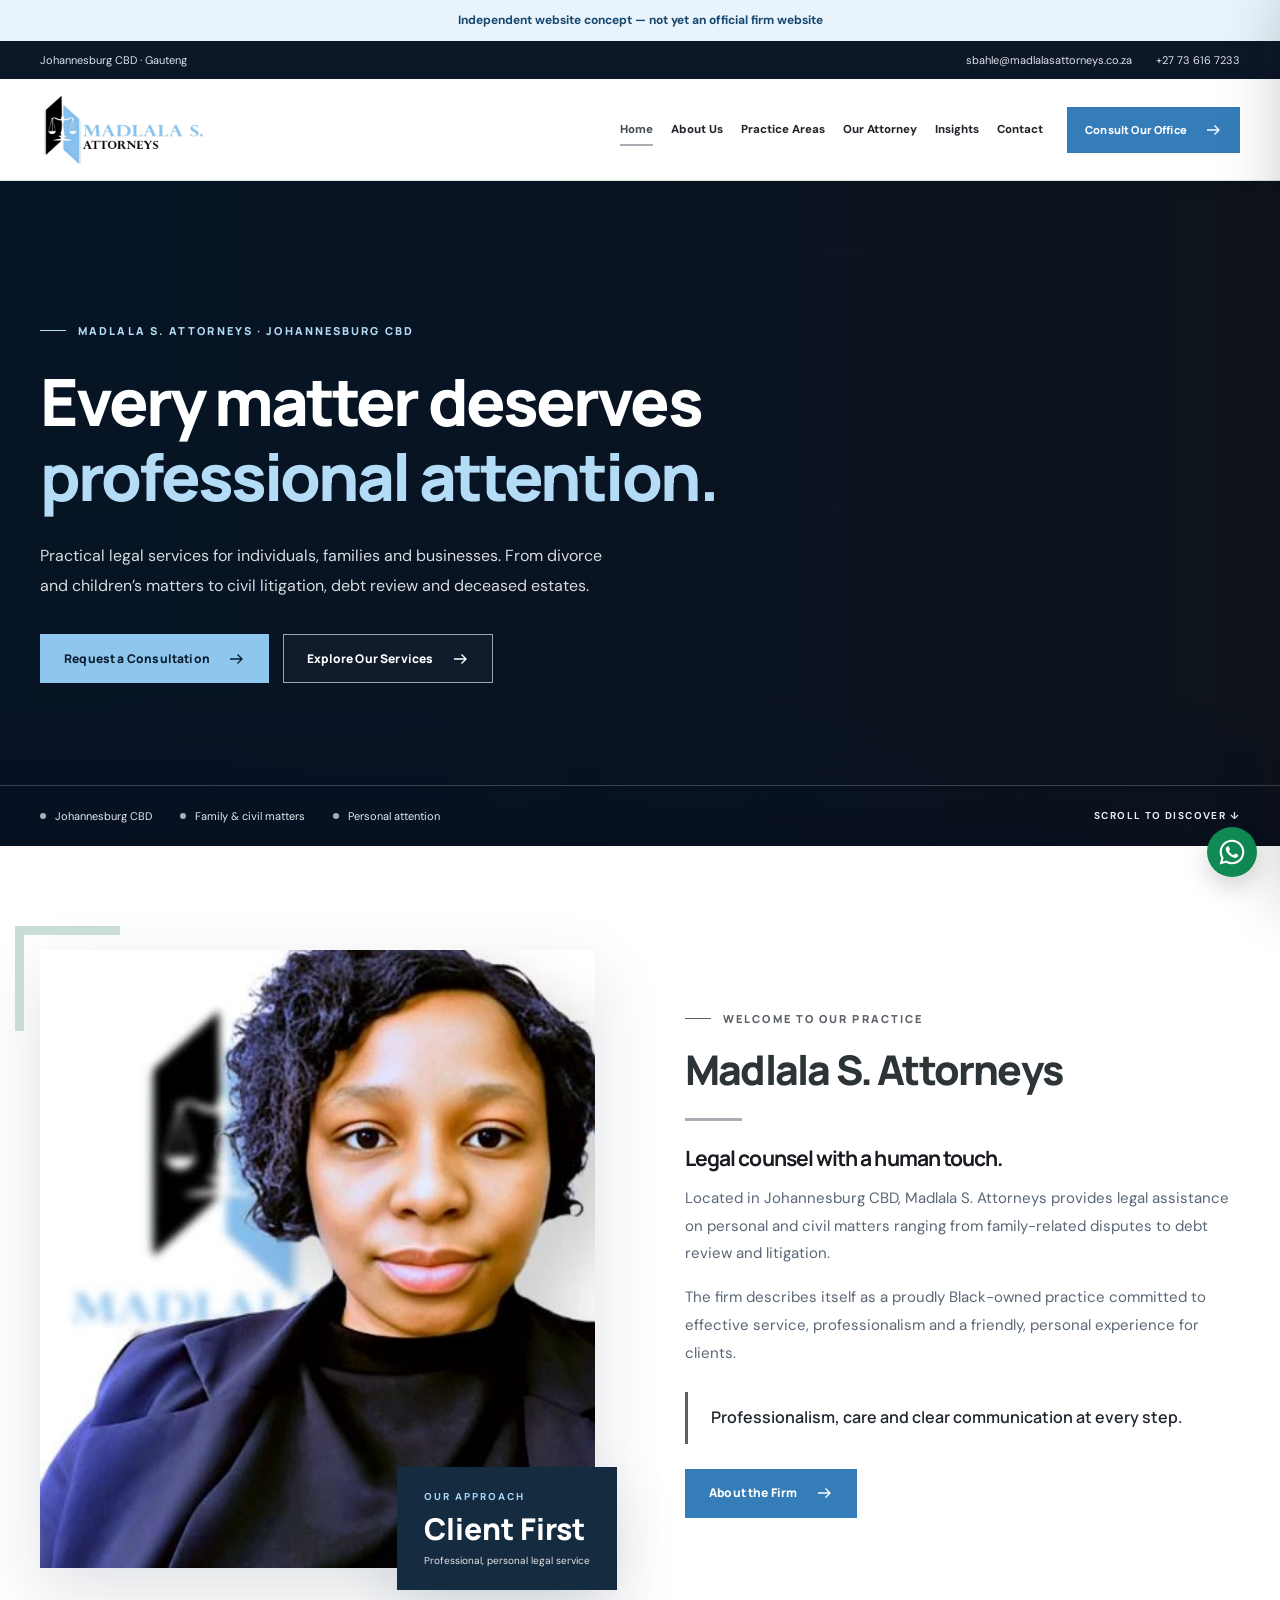
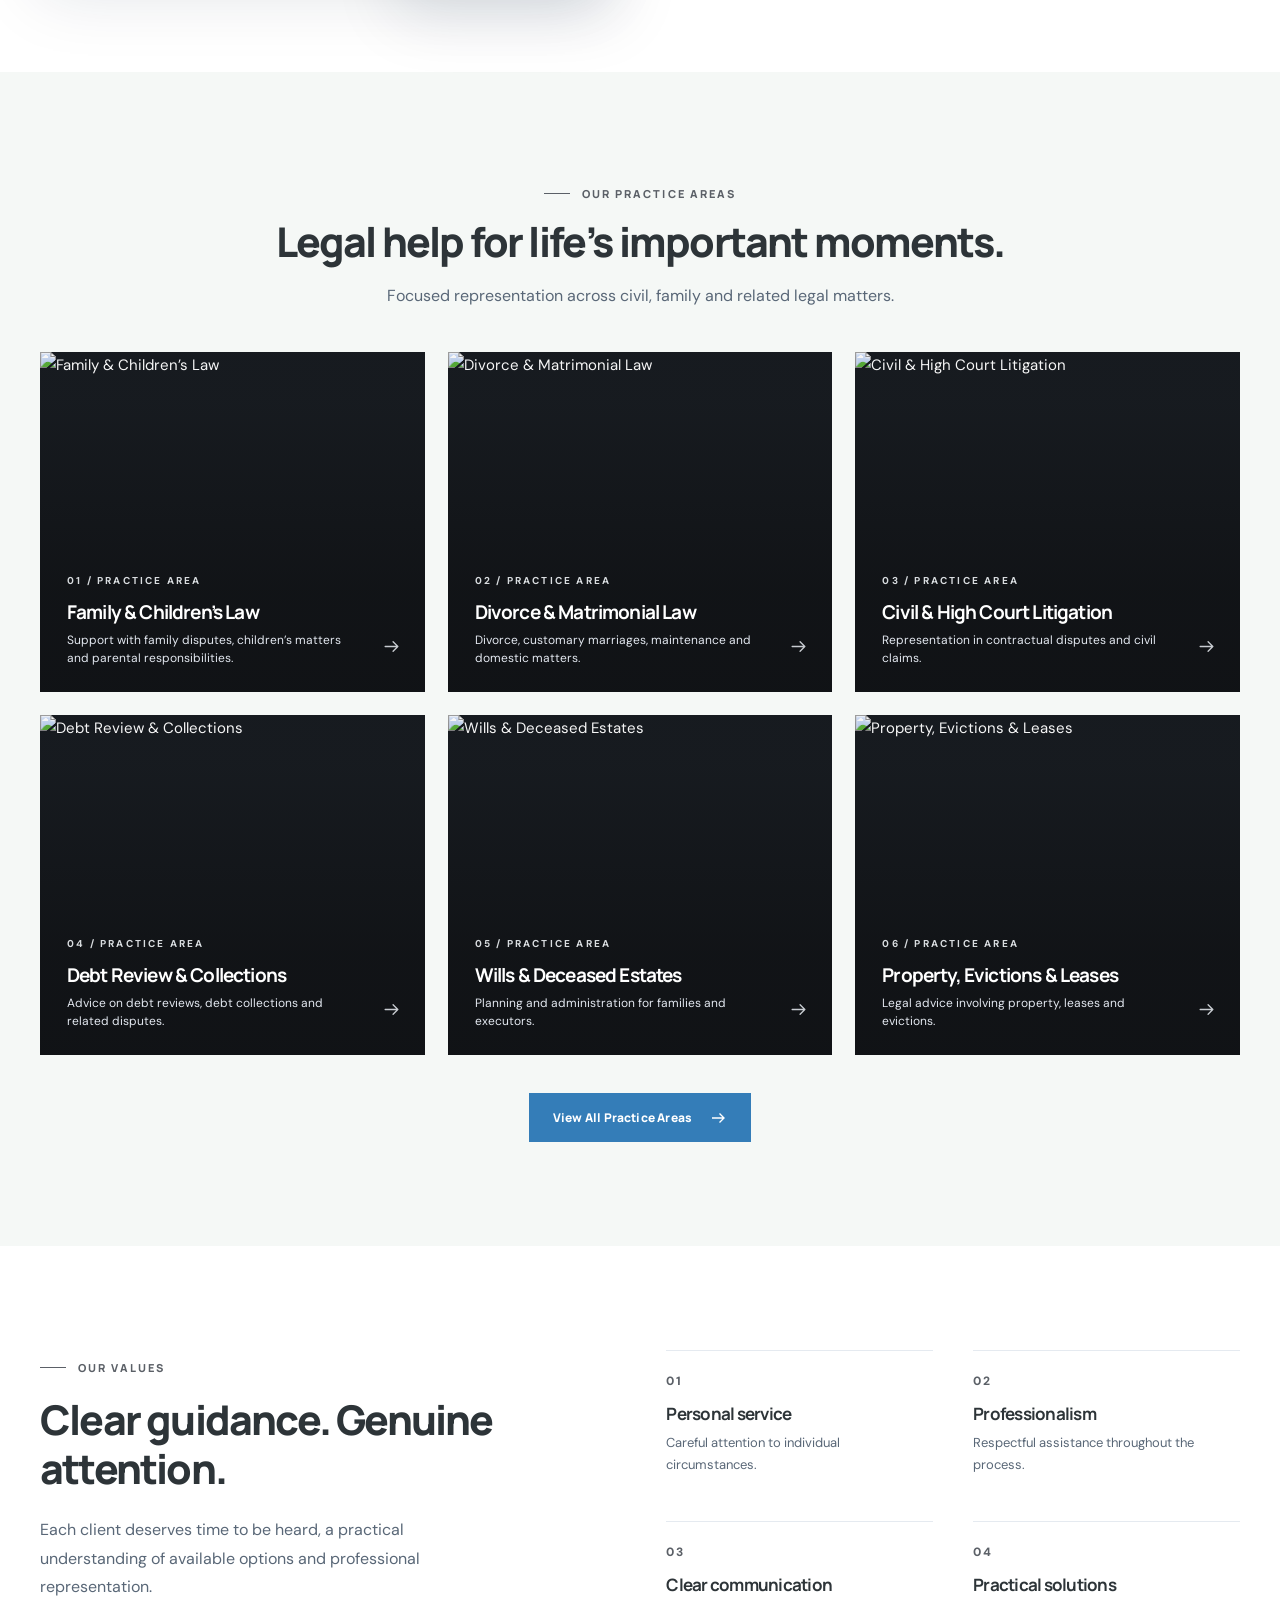
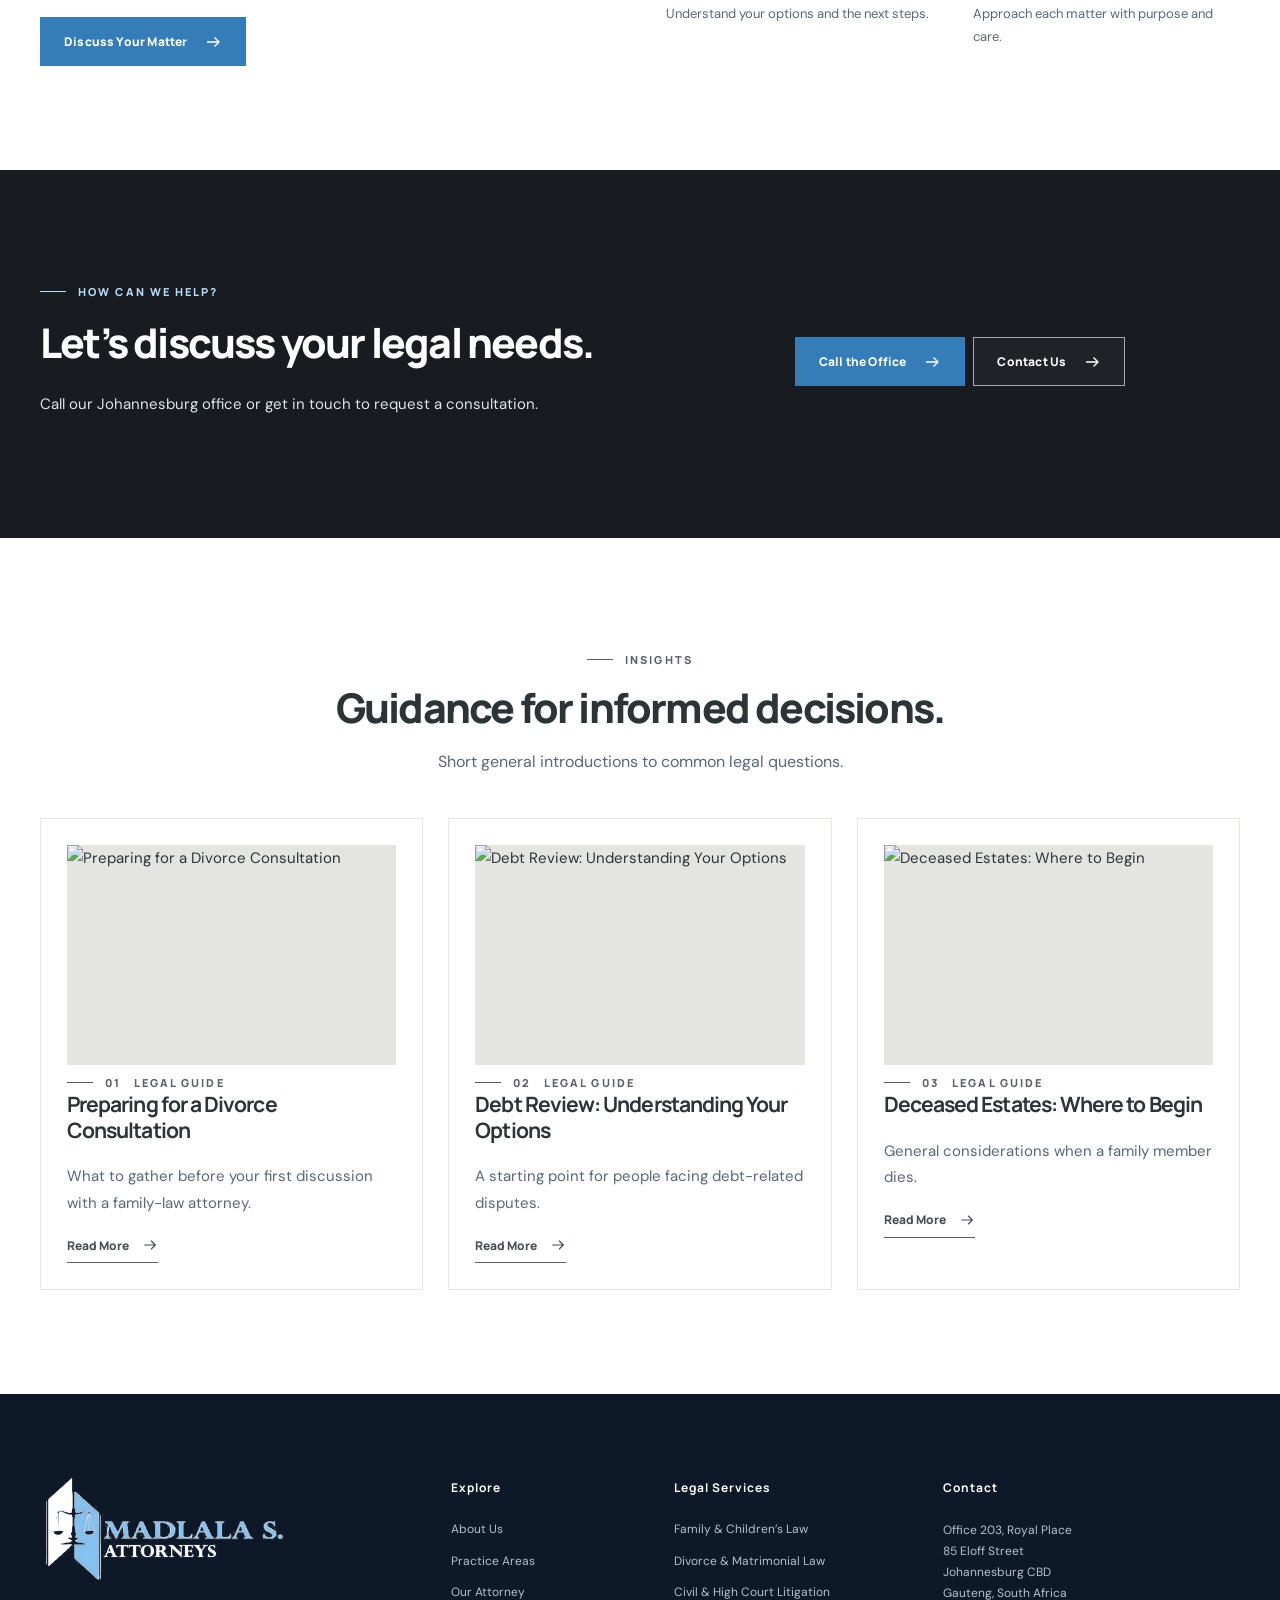
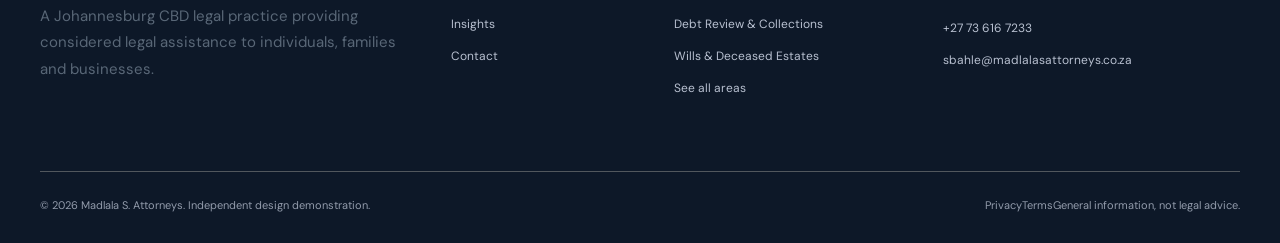
==== index.html @ afbe8b94 "Launch Madlala S Attorneys website" ====
<!doctype html><html lang="en-ZA"><head><meta charset="utf-8"><meta name="viewport" content="width=device-width,initial-scale=1"><meta name="theme-color" content="#0d1828"><title>Madlala S. Attorneys | Johannesburg Attorneys | Family Law &amp; Civil Litigation</title><meta name="description" content="Madlala S. Attorneys, Johannesburg CBD: family law, divorce, civil litigation, debt review, deceased estates and related legal services."><meta name="robots" content="noindex,follow,max-image-preview:large"><link rel="canonical" href="https://madlala-s-attorneys.vercel.app/"><meta property="og:type" content="website"><meta property="og:title" content="Madlala S. Attorneys | Johannesburg Attorneys | Family Law &amp; Civil Litigation"><meta property="og:description" content="Madlala S. Attorneys, Johannesburg CBD: family law, divorce, civil litigation, debt review, deceased estates and related legal services."><meta property="og:url" content="https://madlala-s-attorneys.vercel.app/"><meta property="og:image" content="https://madlala-s-attorneys.vercel.app/assets/social-preview.jpg"><meta name="twitter:card" content="summary_large_image"><link rel="icon" type="image/png" href="/assets/favicon.png"><link rel="preconnect" href="https://images.pexels.com"><link rel="preconnect" href="https://fonts.googleapis.com"><link rel="preconnect" href="https://fonts.gstatic.com" crossorigin><link rel="stylesheet" href="/assets/site.css"><script src="/assets/site.js" defer></script><script type="application/ld+json">{"@context": "https://schema.org", "@type": "LegalService", "name": "Madlala S. Attorneys", "url": "https://madlala-s-attorneys.vercel.app", "email": "sbahle@madlalasattorneys.co.za", "telephone": "+27736167233", "image": "https://madlala-s-attorneys.vercel.app/assets/logo-dark-4k.png", "address": {"@type": "PostalAddress", "streetAddress": "Office 203, Royal Place, 85 Eloff Street", "addressLocality": "Johannesburg", "addressRegion": "Gauteng", "postalCode": "2001", "addressCountry": "ZA"}, "founder": {"@type": "Person", "name": "Sbahle Madlala"}, "areaServed": "Johannesburg, South Africa"}</script></head><body><a href="#main" class="skip-link">Skip to content</a>
<div class="demo-notice">Independent website concept — not yet an official firm website</div>
<div class="topbar"><div class="container topbar-inner"><span class="topbar-address">Johannesburg CBD · Gauteng</span><div class="topbar-links"><a href="mailto:sbahle@madlalasattorneys.co.za">sbahle@madlalasattorneys.co.za</a><a href="tel:+27736167233">+27 73 616 7233</a></div></div></div>
<header class="nav-shell"><div class="container nav-inner"><a class="brand" href="/" aria-label="Madlala S. Attorneys homepage"><img src="/assets/logo-dark-4k.png" width="260" height="92" alt="Madlala S. Attorneys logo"></a><nav class="nav-links" aria-label="Main navigation"><a class="nav-link active" href="/" aria-current=page>Home</a><a class="nav-link " href="/about/" >About Us</a><a class="nav-link " href="/practice-areas/" >Practice Areas</a><a class="nav-link " href="/managing-partner/" >Our Attorney</a><a class="nav-link " href="/insights/" >Insights</a><a class="nav-link " href="/contact/" >Contact</a></nav><a class="btn btn-gold nav-cta" href="/contact/">Consult Our Office <svg aria-hidden="true" width="18" height="18" viewBox="0 0 24 24" fill="none" stroke="currentColor" stroke-width="1.8"><path d="M4 12h16m-6-6 6 6-6 6"/></svg></a><button type="button" class="menu-open" aria-label="Open navigation" aria-expanded="false" aria-controls="mobile-panel" data-mobile-open>☰</button></div></header>
<div class="mobile-backdrop" id="mobile-backdrop"></div><nav class="mobile-panel" id="mobile-panel" aria-label="Mobile navigation" aria-hidden="true" inert><div class="mobile-head"><img src="/assets/logo-dark-4k.png" alt="Madlala S. Attorneys logo"><button type="button" data-mobile-close aria-label="Close navigation">×</button></div><div class="mobile-links"><a href="/">Home</a><a href="/about/">About Us</a><a href="/practice-areas/">Practice Areas</a><a href="/managing-partner/">Our Attorney</a><a href="/insights/">Insights</a><a href="/contact/">Contact</a></div><a class="btn btn-gold mobile-cta" href="/contact/">Request a Consultation <svg aria-hidden="true" width="18" height="18" viewBox="0 0 24 24" fill="none" stroke="currentColor" stroke-width="1.8"><path d="M4 12h16m-6-6 6 6-6 6"/></svg></a></nav>
<main id="main"><section class="hero" style="--hero-image:url('https://images.pexels.com/photos/5668508/pexels-photo-5668508.jpeg?auto=compress&cs=tinysrgb&w=1900')"><div class="container hero-inner"><div class="hero-copy"><span class="eyebrow eyebrow-light">MADLALA S. ATTORNEYS · JOHANNESBURG CBD</span><h1>Every matter deserves <em>professional attention.</em></h1><p>Practical legal services for individuals, families and businesses. From divorce and children’s matters to civil litigation, debt review and deceased estates.</p><div class="hero-actions"><a class="btn btn-gold" href="/contact/">Request a Consultation <svg aria-hidden="true" width="18" height="18" viewBox="0 0 24 24" fill="none" stroke="currentColor" stroke-width="1.8"><path d="M4 12h16m-6-6 6 6-6 6"/></svg></a><a class="btn btn-outline" href="/practice-areas/">Explore Our Services <svg aria-hidden="true" width="18" height="18" viewBox="0 0 24 24" fill="none" stroke="currentColor" stroke-width="1.8"><path d="M4 12h16m-6-6 6 6-6 6"/></svg></a></div></div></div><div class="hero-bottom"><div class="container hero-bottom-inner"><div class="hero-notes"><span>Johannesburg CBD</span><span>Family &amp; civil matters</span><span>Personal attention</span></div><span class="scroll-cue">SCROLL TO DISCOVER ↓</span></div></div></section><section class="section"><div class="container intro-grid"><div class="intro-picture"><img src="/assets/portrait-formal.webp" alt="Supplied professional portrait associated with Madlala S. Attorneys" width="400" height="550" loading="lazy"><div class="picture-stamp"><small>OUR APPROACH</small><strong>Client First</strong><span>Professional, personal legal service</span></div></div><div class="intro-copy"><span class="eyebrow">WELCOME TO OUR PRACTICE</span><h2>Madlala S. Attorneys</h2><div class="accent-line"></div><h3>Legal counsel with a human touch.</h3><p>Located in Johannesburg CBD, Madlala S. Attorneys provides legal assistance on personal and civil matters ranging from family-related disputes to debt review and litigation.</p><p>The firm describes itself as a proudly Black-owned practice committed to effective service, professionalism and a friendly, personal experience for clients.</p><blockquote>Professionalism, care and clear communication at every step.</blockquote><a class="btn btn-gold" href="/about/">About the Firm <svg aria-hidden="true" width="18" height="18" viewBox="0 0 24 24" fill="none" stroke="currentColor" stroke-width="1.8"><path d="M4 12h16m-6-6 6 6-6 6"/></svg></a></div></div></section><section class="section cream"><div class="container"><div class="section-heading centered"><span class="eyebrow">OUR PRACTICE AREAS</span><h2>Legal help for life’s important moments.</h2><p>Focused representation across civil, family and related legal matters.</p></div><div class="practice-grid"><a class="practice-card" href="/practice-areas/#family"><img src="https://images.pexels.com/photos/8731032/pexels-photo-8731032.jpeg?auto=compress&cs=tinysrgb&w=1200" alt="Family &amp; Children’s Law" width="1200" height="850" loading="lazy" decoding="async"><div class="practice-shade"></div><div class="practice-card-text"><span class="card-number">01 / PRACTICE AREA</span><h3>Family &amp; Children’s Law</h3><p>Support with family disputes, children’s matters and parental responsibilities.</p></div><span class="card-arrow"><svg aria-hidden="true" xmlns="http://www.w3.org/2000/svg" width="18" height="18" viewBox="0 0 24 24" fill="none" stroke="currentColor" stroke-width="1.7" stroke-linecap="round" stroke-linejoin="round"><path d="M4 12h16m-6-6 6 6-6 6"/></svg></span></a><a class="practice-card" href="/practice-areas/#divorce"><img src="https://images.pexels.com/photos/7875843/pexels-photo-7875843.jpeg?auto=compress&cs=tinysrgb&w=1200" alt="Divorce &amp; Matrimonial Law" width="1200" height="850" loading="lazy" decoding="async"><div class="practice-shade"></div><div class="practice-card-text"><span class="card-number">02 / PRACTICE AREA</span><h3>Divorce &amp; Matrimonial Law</h3><p>Divorce, customary marriages, maintenance and domestic matters.</p></div><span class="card-arrow"><svg aria-hidden="true" xmlns="http://www.w3.org/2000/svg" width="18" height="18" viewBox="0 0 24 24" fill="none" stroke="currentColor" stroke-width="1.7" stroke-linecap="round" stroke-linejoin="round"><path d="M4 12h16m-6-6 6 6-6 6"/></svg></span></a><a class="practice-card" href="/practice-areas/#litigation"><img src="https://images.pexels.com/photos/8730757/pexels-photo-8730757.jpeg?auto=compress&cs=tinysrgb&w=1200" alt="Civil &amp; High Court Litigation" width="1200" height="850" loading="lazy" decoding="async"><div class="practice-shade"></div><div class="practice-card-text"><span class="card-number">03 / PRACTICE AREA</span><h3>Civil &amp; High Court Litigation</h3><p>Representation in contractual disputes and civil claims.</p></div><span class="card-arrow"><svg aria-hidden="true" xmlns="http://www.w3.org/2000/svg" width="18" height="18" viewBox="0 0 24 24" fill="none" stroke="currentColor" stroke-width="1.7" stroke-linecap="round" stroke-linejoin="round"><path d="M4 12h16m-6-6 6 6-6 6"/></svg></span></a><a class="practice-card" href="/practice-areas/#debt"><img src="https://images.pexels.com/photos/8111817/pexels-photo-8111817.jpeg?auto=compress&cs=tinysrgb&w=1200" alt="Debt Review &amp; Collections" width="1200" height="850" loading="lazy" decoding="async"><div class="practice-shade"></div><div class="practice-card-text"><span class="card-number">04 / PRACTICE AREA</span><h3>Debt Review &amp; Collections</h3><p>Advice on debt reviews, debt collections and related disputes.</p></div><span class="card-arrow"><svg aria-hidden="true" xmlns="http://www.w3.org/2000/svg" width="18" height="18" viewBox="0 0 24 24" fill="none" stroke="currentColor" stroke-width="1.7" stroke-linecap="round" stroke-linejoin="round"><path d="M4 12h16m-6-6 6 6-6 6"/></svg></span></a><a class="practice-card" href="/practice-areas/#estates"><img src="https://images.pexels.com/photos/8730368/pexels-photo-8730368.jpeg?auto=compress&cs=tinysrgb&w=1200" alt="Wills &amp; Deceased Estates" width="1200" height="850" loading="lazy" decoding="async"><div class="practice-shade"></div><div class="practice-card-text"><span class="card-number">05 / PRACTICE AREA</span><h3>Wills &amp; Deceased Estates</h3><p>Planning and administration for families and executors.</p></div><span class="card-arrow"><svg aria-hidden="true" xmlns="http://www.w3.org/2000/svg" width="18" height="18" viewBox="0 0 24 24" fill="none" stroke="currentColor" stroke-width="1.7" stroke-linecap="round" stroke-linejoin="round"><path d="M4 12h16m-6-6 6 6-6 6"/></svg></span></a><a class="practice-card" href="/practice-areas/#property"><img src="https://images.pexels.com/photos/4427622/pexels-photo-4427622.jpeg?auto=compress&cs=tinysrgb&w=1200" alt="Property, Evictions &amp; Leases" width="1200" height="850" loading="lazy" decoding="async"><div class="practice-shade"></div><div class="practice-card-text"><span class="card-number">06 / PRACTICE AREA</span><h3>Property, Evictions &amp; Leases</h3><p>Legal advice involving property, leases and evictions.</p></div><span class="card-arrow"><svg aria-hidden="true" xmlns="http://www.w3.org/2000/svg" width="18" height="18" viewBox="0 0 24 24" fill="none" stroke="currentColor" stroke-width="1.7" stroke-linecap="round" stroke-linejoin="round"><path d="M4 12h16m-6-6 6 6-6 6"/></svg></span></a></div><div class="section-action centered"><a class="btn btn-gold" href="/practice-areas/">View All Practice Areas <svg aria-hidden="true" width="18" height="18" viewBox="0 0 24 24" fill="none" stroke="currentColor" stroke-width="1.8"><path d="M4 12h16m-6-6 6 6-6 6"/></svg></a></div></div></section><section class="section purpose-section"><div class="container purpose-grid"><div><span class="eyebrow">OUR VALUES</span><h2>Clear guidance. Genuine attention.</h2><p>Each client deserves time to be heard, a practical understanding of available options and professional representation.</p><a class="btn btn-gold" href="/contact/">Discuss Your Matter <svg aria-hidden="true" width="18" height="18" viewBox="0 0 24 24" fill="none" stroke="currentColor" stroke-width="1.8"><path d="M4 12h16m-6-6 6 6-6 6"/></svg></a></div><div class="value-grid"><div><span>01</span><h3>Personal service</h3><p>Careful attention to individual circumstances.</p></div><div><span>02</span><h3>Professionalism</h3><p>Respectful assistance throughout the process.</p></div><div><span>03</span><h3>Clear communication</h3><p>Understand your options and the next steps.</p></div><div><span>04</span><h3>Practical solutions</h3><p>Approach each matter with purpose and care.</p></div></div></div></section><section class="section section-navy"><div class="container two-column"><div><span class="eyebrow eyebrow-light">HOW CAN WE HELP?</span><h2>Let’s discuss your legal needs.</h2><p style="color:#dae6ef">Call our Johannesburg office or get in touch to request a consultation.</p></div><div class="centered"><a class="btn btn-gold" href="tel:+27736167233">Call the Office <svg aria-hidden="true" width="18" height="18" viewBox="0 0 24 24" fill="none" stroke="currentColor" stroke-width="1.8"><path d="M4 12h16m-6-6 6 6-6 6"/></svg></a>&nbsp; <a class="btn btn-outline" href="/contact/">Contact Us <svg aria-hidden="true" width="18" height="18" viewBox="0 0 24 24" fill="none" stroke="currentColor" stroke-width="1.8"><path d="M4 12h16m-6-6 6 6-6 6"/></svg></a></div></div></section><section class="section"><div class="container"><div class="section-heading centered"><span class="eyebrow">INSIGHTS</span><h2>Guidance for informed decisions.</h2><p>Short general introductions to common legal questions.</p></div><div class="insight-grid"><article class="insight-card"><a class="insight-image" href="/insights/#divorce"><img src="https://images.pexels.com/photos/7841810/pexels-photo-7841810.jpeg?auto=compress&cs=tinysrgb&w=1200" alt="Preparing for a Divorce Consultation" width="1200" height="850" loading="lazy" decoding="async"></a><span class="eyebrow">01 &nbsp; LEGAL GUIDE</span><h3>Preparing for a Divorce Consultation</h3><p>What to gather before your first discussion with a family-law attorney.</p><a class="text-link" href="/insights/#divorce">Read More <svg aria-hidden="true" xmlns="http://www.w3.org/2000/svg" width="18" height="18" viewBox="0 0 24 24" fill="none" stroke="currentColor" stroke-width="1.7" stroke-linecap="round" stroke-linejoin="round"><path d="M4 12h16m-6-6 6 6-6 6"/></svg></a></article><article class="insight-card"><a class="insight-image" href="/insights/#debt"><img src="https://images.pexels.com/photos/7841489/pexels-photo-7841489.jpeg?auto=compress&cs=tinysrgb&w=1200" alt="Debt Review: Understanding Your Options" width="1200" height="850" loading="lazy" decoding="async"></a><span class="eyebrow">02 &nbsp; LEGAL GUIDE</span><h3>Debt Review: Understanding Your Options</h3><p>A starting point for people facing debt-related disputes.</p><a class="text-link" href="/insights/#debt">Read More <svg aria-hidden="true" xmlns="http://www.w3.org/2000/svg" width="18" height="18" viewBox="0 0 24 24" fill="none" stroke="currentColor" stroke-width="1.7" stroke-linecap="round" stroke-linejoin="round"><path d="M4 12h16m-6-6 6 6-6 6"/></svg></a></article><article class="insight-card"><a class="insight-image" href="/insights/#estates"><img src="https://images.pexels.com/photos/3727462/pexels-photo-3727462.jpeg?auto=compress&cs=tinysrgb&w=1200" alt="Deceased Estates: Where to Begin" width="1200" height="850" loading="lazy" decoding="async"></a><span class="eyebrow">03 &nbsp; LEGAL GUIDE</span><h3>Deceased Estates: Where to Begin</h3><p>General considerations when a family member dies.</p><a class="text-link" href="/insights/#estates">Read More <svg aria-hidden="true" xmlns="http://www.w3.org/2000/svg" width="18" height="18" viewBox="0 0 24 24" fill="none" stroke="currentColor" stroke-width="1.7" stroke-linecap="round" stroke-linejoin="round"><path d="M4 12h16m-6-6 6 6-6 6"/></svg></a></article></div></div></section></main>
<footer class="site-footer"><div class="container"><div class="footer-grid"><div><a class="footer-logo" href="/"><img src="/assets/logo-light-4k.png" alt="Madlala S. Attorneys white transparent logo" width="275" height="130" loading="lazy"></a><p>A Johannesburg CBD legal practice providing considered legal assistance to individuals, families and businesses.</p></div><div><h3>Explore</h3><div class="footer-links"><a href="/about/">About Us</a><a href="/practice-areas/">Practice Areas</a><a href="/managing-partner/">Our Attorney</a><a href="/insights/">Insights</a><a href="/contact/">Contact</a></div></div><div><h3>Legal Services</h3><div class="footer-links"><a href="/practice-areas/#family">Family &amp; Children’s Law</a><a href="/practice-areas/#divorce">Divorce &amp; Matrimonial Law</a><a href="/practice-areas/#litigation">Civil &amp; High Court Litigation</a><a href="/practice-areas/#debt">Debt Review &amp; Collections</a><a href="/practice-areas/#estates">Wills &amp; Deceased Estates</a><a href="/practice-areas/">See all areas</a></div></div><div class="footer-location"><h3>Contact</h3><address>Office 203, Royal Place<br>85 Eloff Street<br>Johannesburg CBD<br>Gauteng, South Africa</address><div class="footer-links" style="margin-top:15px"><a href="tel:+27736167233">+27 73 616 7233</a><a href="mailto:sbahle@madlalasattorneys.co.za">sbahle@madlalasattorneys.co.za</a></div></div></div><div class="footer-bottom"><span>© 2026 Madlala S. Attorneys. Independent design demonstration.</span><span class="footer-legal"><a href="/privacy/">Privacy</a><a href="/terms/">Terms</a><span>General information, not legal advice.</span></span></div></div></footer>
<a class="floating-whatsapp" href="https://wa.me/27736167233?text=Hello%2C%20I%20would%20like%20to%20enquire%20about%20legal%20services." target="_blank" rel="noopener noreferrer" aria-label="Message Madlala S. Attorneys via mobile WhatsApp (registration unverified)" title="WhatsApp the listed mobile number"><svg viewBox="0 0 32 32" aria-hidden="true" xmlns="http://www.w3.org/2000/svg"><path fill="currentColor" d="M16 .8C7.61.8.8 7.59.8 15.98c0 2.69.7 5.31 2.03 7.62L.7 31.3l7.91-2.08a15.15 15.15 0 0 0 7.37 1.88h.01c8.38 0 15.2-6.82 15.2-15.2 0-4.06-1.58-7.88-4.46-10.76A15.07 15.07 0 0 0 16 .8Zm0 27.73a12.54 12.54 0 0 1-6.39-1.75l-.46-.27-4.7 1.23 1.25-4.58-.3-.47a12.5 12.5 0 0 1-1.93-6.7C3.47 9.08 9.08 3.47 16 3.47a12.45 12.45 0 0 1 8.87 3.68 12.48 12.48 0 0 1 3.67 8.86c0 6.91-5.62 12.52-12.54 12.52Zm6.88-9.38c-.38-.19-2.23-1.1-2.58-1.23-.34-.13-.59-.19-.84.19s-.96 1.23-1.18 1.49-.44.29-.82.1a10.32 10.32 0 0 1-3.04-1.88 11.39 11.39 0 0 1-2.1-2.61c-.22-.38-.02-.58.16-.77.17-.17.38-.44.57-.66s.25-.38.38-.63.06-.47-.03-.66c-.1-.19-.85-2.04-1.16-2.8-.3-.74-.61-.64-.84-.65l-.71-.01c-.25 0-.66.1-1.01.47-.34.38-1.32 1.29-1.32 3.13s1.35 3.63 1.54 3.88c.19.25 2.65 4.04 6.42 5.66.9.39 1.61.62 2.16.79.91.29 1.74.25 2.4.15.73-.11 2.23-.91 2.55-1.79.32-.88.32-1.64.22-1.79-.1-.16-.35-.25-.72-.44Z"/></svg><span class="whatsapp-tooltip" aria-hidden="true">WhatsApp Us</span></a><button class="scroll-top" type="button" aria-label="Back to top" title="Back to top">↑</button></body></html>
---- assets/site.css ----
@import url('https://fonts.googleapis.com/css2?family=DM+Sans:wght@400;500;600;700&family=Manrope:wght@400;500;600;700;800&display=swap');
:root{--navy:#0d1828;--navy-deep:#071321;--navy-soft:#162b40;--gold:#66afe1;--gold-light:#a8d7f6;--red:#347bb7;--ink:#18243a;--body:#596777;--line:#e5eaf0;--cream:#f2f8fc;--white:#fff;--shadow:0 24px 65px rgba(8,32,58,.13)}
*,*::before,*::after{box-sizing:border-box}html{scroll-behavior:smooth;scroll-padding-top:110px}body{margin:0;background:#fff;color:var(--ink);font:400 15px/1.78 'DM Sans',Arial,sans-serif;-webkit-font-smoothing:antialiased}body.nav-open{overflow:hidden}img{max-width:100%;display:block}button,input,textarea,select{font:inherit}button{cursor:pointer}a{color:inherit;text-decoration:none}::selection{background:#e0e3e6;color:#1a1c20}:focus-visible{outline:3px solid #525862;outline-offset:4px}.container{width:min(100% - 72px,1200px);margin-inline:auto}.skip-link{position:absolute;top:-100px;left:10px;z-index:1000;color:#fff;background:var(--navy);padding:9px 17px}.skip-link:focus{top:8px}h1,h2,h3,h4,p{margin-top:0}h1,h2,h3{font-family:Manrope,Arial,sans-serif;letter-spacing:-.044em;line-height:1.2}h1{font-size:clamp(44px,5.1vw,74px);font-weight:800}h2{font-size:clamp(30px,3.2vw,48px);font-weight:800}h3{font-size:clamp(17px,1.65vw,23px)}p{color:var(--body)}.centered{text-align:center}.section{padding:104px 0}.cream{background:var(--cream)}.section-heading{margin-bottom:42px;max-width:770px}.section-heading.centered{margin-inline:auto}.section-heading h2{margin:15px 0 15px}.section-heading p{margin:0;font-size:16px;line-height:1.78}.eyebrow{display:inline-flex;align-items:center;gap:12px;color:var(--gold);font-size:11px;font-family:Manrope,Arial,sans-serif;font-weight:800;letter-spacing:2.1px;text-transform:uppercase;line-height:1.55}.eyebrow::before{content:"";width:26px;flex:0 0 26px;height:1px;background:currentColor}.eyebrow-light{color:var(--gold-light)}.accent-line{width:57px;height:3px;background:var(--gold);margin:24px 0}.btn{display:inline-flex;align-items:center;justify-content:center;gap:17px;padding:14px 23px;min-height:49px;font-size:12px;font-weight:800;letter-spacing:.015em;font-family:Manrope,Arial,sans-serif;line-height:1.3;text-align:center;border:1px solid transparent;transition:background .2s,transform .2s,border-color .2s;white-space:normal}.btn:hover{transform:translateY(-2px)}.btn svg{flex:none}.btn-gold{background:#20252c;border-color:#20252c;color:#fff}.btn-gold:hover{background:#171b20;border-color:#171b20;color:#fff}.btn-navy{color:#fff;background:var(--navy);border-color:var(--navy)}.btn-navy:hover{background:#343943}.btn-outline{border-color:#fff9;color:#fff;background:#ffffff08}.btn-outline:hover{background:#ffffff1d}.text-link{display:inline-flex;align-items:center;gap:13px;color:#22252b;font-size:12px;font-weight:800;font-family:Manrope,Arial,sans-serif;border-bottom:1px solid var(--gold);padding-bottom:6px}.text-link:hover{color:#20252c}.text-link svg{width:16px}.section-action{margin-top:38px}
/* Reference site navigation: restrained utility bar, white main navigation */
.topbar{background:#101215;color:#e0e2ea;font-size:11px}.topbar-inner{min-height:38px;display:flex;justify-content:space-between;align-items:center;gap:18px}.topbar-address,.topbar-links,.topbar-links a{display:inline-flex;align-items:center;gap:7px}.topbar svg{height:15px;width:15px;color:#c8ccd1}.topbar-links{gap:24px}.topbar-links a:hover{color:#c8ccd1}.nav-shell{position:sticky;top:0;background:#fff;z-index:80;box-shadow:0 2px 20px #181b200e}.nav-inner{min-height:101px;display:flex;align-items:center;gap:24px}.brand{display:flex;align-items:center;flex:0 0 260px;width:260px}.brand img{width:260px;height:auto;max-height:80px;object-fit:contain}.nav-links{display:flex;gap:18px;margin-left:auto;align-items:center}.nav-link{font-size:11.5px;font-weight:800;color:#22252b;white-space:nowrap;position:relative;padding:12px 0}.nav-link::after{content:"";position:absolute;bottom:6px;left:0;right:100%;height:2px;background:var(--gold);transition:right .2s}.nav-link.active::after,.nav-link:hover::after{right:0}.nav-link.active{color:#20252c}.nav-cta{padding:13px 17px;min-height:44px;white-space:nowrap;font-size:11px}.menu-open{display:none;background:transparent;border:1px solid #e3e3e3;color:var(--navy);width:44px;height:44px;align-items:center;justify-content:center;margin-left:auto}.mobile-backdrop{position:fixed;inset:0;background:#101215b3;z-index:85;visibility:hidden;opacity:0;transition:opacity .2s,visibility .2s}.mobile-backdrop.visible{opacity:1;visibility:visible}.mobile-panel{position:fixed;right:0;top:0;bottom:0;z-index:90;display:block;width:min(89vw,380px);padding:24px;background:white;overflow-y:auto;transform:translateX(105%);box-shadow:-15px 0 60px #1012153d;transition:transform .23s}.mobile-panel.open{transform:translateX(0)}.mobile-head{display:flex;align-items:center;justify-content:space-between;gap:12px;padding-bottom:25px;border-bottom:1px solid var(--line)}.mobile-head img{width:175px;height:auto}.mobile-head button{background:#eff0f2;border:0;color:var(--navy);font-size:26px;line-height:1;width:39px;height:39px}.mobile-links{display:flex;flex-direction:column;margin:14px 0 27px}.mobile-links a{padding:13px 3px;border-bottom:1px solid #efeee9;font-size:14px;font-weight:700}.mobile-cta{width:100%}
/* Full-bleed image, overlaid text: matches original Were reference hero */
.hero{min-height:665px;background:#111318;color:#fff;position:relative;isolation:isolate;display:flex;align-items:center;overflow:hidden}.hero::before{content:"";position:absolute;z-index:-2;inset:0;background-image:linear-gradient(90deg,rgba(5,14,32,.98) 0%,rgba(6,16,36,.94) 31%,rgba(7,19,41,.79) 57%,rgba(5,14,31,.15) 100%),var(--hero-image);background-position:center;background-size:cover}.hero::after{content:"";position:absolute;z-index:-1;inset:0;background:linear-gradient(0deg,rgba(4,12,30,.39),transparent 24%)}.hero-inner{width:min(100% - 72px,1200px);padding:88px 0 119px}.hero-copy{max-width:725px}.hero h1{color:#fff;margin:24px 0 27px;line-height:1.15}.hero h1 em{color:var(--gold-light);font-style:normal}.hero-copy p{color:#d8dade;max-width:570px;font-size:16px;line-height:1.85}.hero-actions{display:flex;gap:14px;flex-wrap:wrap;margin-top:34px}.hero-bottom{position:absolute;left:0;right:0;bottom:0;color:#e8eaf0;border-top:1px solid #fff3}.hero-bottom-inner{min-height:60px;display:flex;align-items:center;justify-content:space-between;gap:20px}.hero-notes{display:flex;align-items:center;gap:28px;font-size:11px}.hero-notes span{display:flex;align-items:center;gap:9px}.hero-notes span::before{content:"";height:6px;width:6px;background:var(--gold-light);border-radius:50%}.scroll-cue{font-weight:700;letter-spacing:1.4px;font-size:10px;white-space:nowrap}
/* Reference intro portrait treatment */
.intro-grid{display:grid;grid-template-columns:minmax(0,1fr) minmax(0,1fr);gap:90px;align-items:center}.intro-picture{position:relative;min-width:0}.intro-picture>img{width:100%;height:auto;aspect-ratio:1/1;object-fit:cover;object-position:center 18%;box-shadow:var(--shadow)}.intro-picture::before{content:"";position:absolute;border-top:9px solid #e9ebed;border-left:9px solid #e9ebed;left:-25px;top:-24px;height:105px;width:105px;pointer-events:none;z-index:1}.picture-stamp{position:absolute;right:-22px;bottom:-22px;background:var(--navy);padding:23px 27px;color:white;box-shadow:var(--shadow);display:flex;flex-direction:column;line-height:1.3;min-width:164px}.picture-stamp small{font-size:10px;color:var(--gold-light);letter-spacing:2px;font-weight:700}.picture-stamp strong{font:800 30px Manrope,Arial,sans-serif;margin:5px 0}.picture-stamp span{font-size:10px;color:#e5e6e7}.intro-copy h2{margin:18px 0 0}.intro-copy h3{color:var(--navy);margin-bottom:14px}.intro-copy p{line-height:1.85;margin-bottom:16px}.intro-copy blockquote{font:600 16px/1.7 Manrope,Arial,sans-serif;border-left:3px solid var(--gold);padding:12px 0 12px 23px;margin:25px 0;color:#222832}
/* Image-led practice cards: no image stretching */
.practice-grid{display:grid;grid-template-columns:repeat(3,minmax(0,1fr));gap:23px}.practice-card{height:340px;min-width:0;overflow:hidden;position:relative;background:#23262b;display:block;color:#fff}.practice-card>img{position:absolute;inset:0;width:100%;height:100%;object-fit:cover;object-position:center;transition:transform .35s ease}.practice-card:hover>img{transform:scale(1.055)}.practice-shade{position:absolute;inset:0;background:linear-gradient(180deg,#1012150a 15%,#101215d5 70%,#101215ee 100%)}.practice-card-text{position:absolute;bottom:0;left:0;right:0;padding:27px 27px 25px}.card-number{font-size:10px;letter-spacing:2.2px;color:var(--gold-light);font-weight:700}.practice-card h3{font-size:19px;color:white;margin:9px 0 7px}.practice-card p{font-size:12px;line-height:1.5;color:#e3e8f0;max-width:285px;margin-bottom:0}.card-arrow{position:absolute;bottom:27px;right:24px}.card-arrow svg{width:19px;height:19px;color:#c8ccd1}
.purpose-grid{display:grid;grid-template-columns:1fr 1.08fr;gap:95px;align-items:start}.purpose-grid h2{margin:18px 0 23px}.purpose-grid>div>p{font-size:16px;max-width:440px}.value-grid{display:grid;grid-template-columns:1fr 1fr;gap:32px 40px}.value-grid>div{border-top:1px solid var(--line);padding-top:16px}.value-grid span,.three-values span{font-size:12px;color:var(--gold);font-weight:800;letter-spacing:2px}.value-grid h3{margin:10px 0 8px;font-size:17px}.value-grid p{font-size:13px;line-height:1.7}.two-column{display:grid;grid-template-columns:minmax(0,1fr) minmax(0,1fr);gap:80px;align-items:center}.two-column>div{min-width:0}.two-column h2{margin:17px 0 23px}.two-column p{font-size:15px;line-height:1.9}.two-column .btn{margin-top:15px}.section-navy{background:var(--navy);color:#fff}.section-navy h2{color:#fff}.section-navy p{color:#d4dce9}.decorative-photo,.picture-frame{width:100%;overflow:hidden}.decorative-photo img{width:100%;height:auto;aspect-ratio:6/4;object-fit:cover}.picture-frame img{width:100%;height:auto;aspect-ratio:1.19/1;object-fit:cover}.insight-grid{display:grid;grid-template-columns:repeat(3,minmax(0,1fr));gap:25px}.insight-card{min-width:0;border:1px solid #e7e5e0;background:white;padding:26px}.insight-image{display:block;overflow:hidden;background:#e4e4e0}.insight-image img{width:100%;height:auto;aspect-ratio:4/3;object-fit:cover;object-position:center;transition:transform .3s}.insight-image:hover img{transform:scale(1.04)}.insight-copy{padding-top:17px}.overline{font-family:Manrope,Arial,sans-serif;font-size:10px;letter-spacing:1.8px;color:#20252c;font-weight:800}.insight-copy h3{font-size:20px;margin:23px 0 12px;line-height:1.35}.insight-copy h3 a:hover{color:#171b20}.insight-copy p{font-size:13px;line-height:1.8;min-height:53px}.insight-copy .text-link{margin-top:9px}
/* Inner pages */
.page-hero{background:radial-gradient(circle at 83% 32%,#31353b 0%,transparent 42%),linear-gradient(120deg,#181b20,#222830);color:white;padding:100px 0 95px}.page-hero h1{max-width:830px;font-size:clamp(40px,4.6vw,64px);margin:25px 0 22px}.page-hero p{color:#cdd5e3;max-width:630px;font-size:16px}.three-values{display:grid;grid-template-columns:repeat(3,minmax(0,1fr));gap:24px}.three-values article{background:#fff;padding:32px;min-width:0;border:1px solid var(--line)}.three-values h3{margin:15px 0 10px}.three-values p{font-size:13px}.reverse{direction:rtl}.reverse>*{direction:ltr}.jump-chips{display:flex;gap:12px;flex-wrap:wrap;justify-content:center;margin-top:35px}.jump-chips a{border:1px solid #DED6DA;color:#242b34;font-size:12px;font-weight:700;padding:8px 13px}.jump-chips a:hover{background:var(--navy);color:white}.practice-detail{padding:85px 0;scroll-margin-top:115px}.detail-grid{display:grid;grid-template-columns:minmax(0,1fr) minmax(0,1fr);align-items:center;gap:80px}.detail-grid.reverse{direction:rtl}.detail-grid.reverse>*{direction:ltr}.detail-photo img{width:100%;height:auto;aspect-ratio:5/4;object-fit:cover;object-position:center}.detail-copy h2{margin:16px 0 15px}.detail-copy h3{font-size:18px;font-weight:700;letter-spacing:-.018em;margin-bottom:16px;color:#343b44}.detail-copy>p{line-height:1.8}.detail-topics{font-size:12px;font-weight:700;color:#3a3c40;border-left:3px solid var(--gold);padding-left:17px;margin:25px 0!important}.profile-layout{display:grid;grid-template-columns:.9fr 1.1fr;gap:88px;align-items:center}.profile-photo{position:relative}.profile-photo>img{width:100%;height:auto;aspect-ratio:1/1;object-fit:cover;box-shadow:var(--shadow)}.profile-body h2{margin:18px 0 6px}.profile-role{font-weight:800;font-size:11px;letter-spacing:1.4px;color:#20252c}.profile-body p{line-height:1.85}.team-grid{display:grid;grid-template-columns:repeat(3,minmax(0,1fr));gap:24px}.team-grid article{text-align:center;background:#fff;border:1px solid var(--line);padding:35px 22px}.initials{margin:0 auto 19px;border-radius:50%;width:79px;height:79px;background:#e4edf8;color:#20262f;display:grid;place-items:center;font:800 24px Manrope,Arial,sans-serif}.team-grid article:nth-child(2) .initials{background:#F9E5EA;color:#20252c}.team-grid article:nth-child(3) .initials{background:#f6e1e5;color:#2f3237}.team-grid h3{margin:0;font-size:18px}.team-grid span{font-size:11px;text-transform:uppercase;letter-spacing:1.4px;color:#50535a}.guide-article{padding:42px 46px;background:#fff;margin:0 auto 25px;scroll-margin-top:120px;max-width:900px}.guide-article h2{font-size:30px;margin:13px 0 24px}.guide-article p{line-height:1.9}.contact-grid{display:grid;grid-template-columns:.85fr 1.15fr;gap:75px;align-items:start}.contact-copy h2{margin:17px 0 19px}.contact-copy p{margin-bottom:30px}.contact-line{display:flex;gap:16px;border-top:1px solid var(--line);padding:18px 0;align-items:flex-start}.contact-line>svg{color:#20252c;flex:none;margin-top:5px}.contact-line>div{display:flex;flex-direction:column;gap:4px;min-width:0}.contact-line strong{font-size:12px;text-transform:uppercase;letter-spacing:.8px}.contact-line a,.contact-line span{font-size:14px;overflow-wrap:anywhere}.contact-line a:hover{color:#20252c}.contact-form-shell{background:var(--cream);border:1px solid #dfe9e5;padding:35px}.contact-form-shell h3{font-size:26px;margin-bottom:6px}.contact-form-shell>p{font-size:13px}.contact-form-shell form{margin-top:22px}.contact-form-shell label{display:flex;flex-direction:column;font-size:12px;font-weight:700;gap:6px;margin-bottom:16px}.contact-form-shell input,.contact-form-shell select,.contact-form-shell textarea{border:1px solid #dcdedb;background:white;min-width:0;width:100%;padding:12px 13px;outline:none;border-radius:0;color:var(--ink)}.contact-form-shell textarea{resize:vertical}.contact-form-shell input:focus,.contact-form-shell textarea:focus,.contact-form-shell select:focus{border-color:var(--gold);box-shadow:0 0 0 2px #20252c22}.form-grid{display:grid;grid-template-columns:repeat(2,minmax(0,1fr));gap:15px}.honeypot{position:absolute;width:1px;height:1px;overflow:hidden;opacity:0;pointer-events:none}.contact-form-shell #form-status{font-size:12px;margin-top:14px;color:#555b65}.office-grid{display:grid;grid-template-columns:repeat(2,minmax(0,1fr));gap:25px}.office-card{background:#fff;border:1px solid var(--line);padding:36px;min-width:0}.office-card h3{margin:17px 0}.office-card p{display:flex;align-items:flex-start;gap:10px;font-size:14px;min-height:75px}.office-card p svg{flex:0 0 18px;margin-top:4px}.legal-copy{max-width:850px}.legal-copy h2{margin-bottom:28px}.legal-copy h3{margin-top:30px}.legal-copy a{color:#20252c;text-decoration:underline}
/* Footer and the lone circular floating contact control */
.closing{background:#101216;color:white;padding:65px 0}.closing-inner{display:flex;gap:30px;align-items:center;justify-content:space-between}.closing h2{font-size:clamp(28px,3vw,40px);margin:15px 0 10px;color:white}.closing p{color:#ccd4e3;margin:0}.closing .btn{flex:none}.site-footer{background:#222a31;color:#d1d7e1;padding:80px 0 0}.footer-grid{display:grid;grid-template-columns:1.4fr .67fr .85fr 1.15fr;gap:50px;padding-bottom:72px}.footer-logo{max-width:300px;display:block;margin-bottom:19px;background:transparent!important;border:none!important;padding:0!important}.footer-logo img{width:100%;height:auto;object-fit:contain;background:transparent}.footer-about p{font-size:13px;color:#b5bdcc;max-width:280px}.site-footer h3{font:700 12px Manrope,Arial,sans-serif;letter-spacing:1px;color:white;margin:5px 0 24px}.footer-links{display:flex;flex-direction:column;gap:12px}.footer-links a{color:#b8c0d0;font-size:12px;line-height:1.65}.footer-links a:hover,.footer-bottom a:hover{color:var(--gold-light)}.site-footer address{font-style:normal;font-size:12px;color:#b8c0d0;line-height:1.75}.site-footer address strong{color:#fff}.footer-contact{margin-top:20px}.footer-bottom{padding:24px 0 28px;display:flex;justify-content:space-between;align-items:center;gap:20px;border-top:1px solid #ffffff27;color:#929bab;font-size:11px}.footer-bottom>div{display:flex;align-items:center;gap:17px;flex-wrap:wrap}.floating-contact{position:fixed;right:23px;bottom:23px;z-index:60;display:grid;place-items:center;background:#118b54;color:#fff;border-radius:50%;width:50px;height:50px;box-shadow:0 10px 25px #0003;transition:transform .2s}.floating-contact:hover{transform:translateY(-4px)}.floating-contact svg{width:26px;height:26px}.whatsapp-tooltip{position:absolute;right:69px;white-space:nowrap;border-radius:5px;background:#232a31;color:white;padding:8px 10px;font-size:11px;font-weight:700;opacity:0;visibility:hidden;transition:opacity .2s;pointer-events:none}.floating-contact:hover .whatsapp-tooltip,.floating-contact:focus-visible .whatsapp-tooltip{opacity:1;visibility:visible}.scroll-top{position:fixed;right:27px;bottom:84px;z-index:55;border:1px solid #ECE3E6;background:#fff;color:var(--navy);width:40px;height:40px;display:none;place-items:center;box-shadow:0 6px 25px #0002}.scroll-top.show{display:grid}
@media(max-width:1200px){.nav-inner{gap:15px}.brand,.brand img{width:220px;flex-basis:220px}.nav-links{gap:13px}.nav-cta{padding:12px}.intro-grid{gap:55px}.footer-grid{gap:29px}}
@media(max-width:1050px){.nav-links,.nav-cta{display:none}.menu-open{display:flex}.nav-inner{min-height:76px}.brand,.brand img{width:228px;flex-basis:228px}.footer-grid{grid-template-columns:1.2fr 1fr 1fr;gap:35px}.footer-grid>div:last-child{grid-column:1/-1;display:grid;grid-template-columns:1fr 1fr;gap:15px}.footer-grid>div:last-child h3{grid-column:1/-1;margin-bottom:0}.footer-contact{margin:0}.intro-grid,.two-column,.detail-grid{gap:45px}.contact-grid{gap:35px}}
@media(max-width:850px){.container{width:min(100% - 46px,1200px)}.section{padding:78px 0}.hero-inner{width:min(100% - 46px,1200px);padding:84px 0 105px}.hero{min-height:610px}.hero-bottom-inner{min-height:65px}.scroll-cue{display:none}.hero-notes{flex-wrap:wrap;gap:6px 20px}.intro-grid,.two-column,.purpose-grid,.profile-layout,.contact-grid{grid-template-columns:1fr;gap:45px}.intro-picture{max-width:510px}.intro-picture>img{max-height:540px}.purpose-grid{gap:25px}.practice-grid{grid-template-columns:repeat(2,minmax(0,1fr))}.insight-grid{grid-template-columns:repeat(2,minmax(0,1fr))}.insight-card:last-child{grid-column:1/-1;max-width:470px;margin-inline:auto}.detail-grid{grid-template-columns:1fr;gap:30px}.detail-grid.reverse{direction:ltr}.detail-photo img{max-height:420px}.profile-photo{max-width:500px}.reverse{direction:ltr}.three-values{grid-template-columns:1fr 1fr}.office-grid{grid-template-columns:1fr}.office-card p{min-height:0}.page-hero{padding:80px 0}.closing-inner{align-items:flex-start;flex-direction:column}.footer-grid{grid-template-columns:1fr 1fr}.footer-grid>div:last-child{grid-column:auto;display:block}.footer-grid>div:last-child h3{margin-bottom:20px}.footer-contact{margin-top:19px}}
@media(max-width:600px){.container{width:min(100% - 36px,1200px)}h1{font-size:clamp(38px,10vw,53px)}h2{font-size:clamp(28px,7vw,39px)}.topbar{display:none}.nav-inner{min-height:70px}.brand,.brand img{width:205px;flex-basis:205px}.hero{min-height:610px}.hero::before{background-image:linear-gradient(90deg,rgba(5,14,32,.96),rgba(6,16,36,.89) 48%,rgba(7,19,41,.58)),var(--hero-image);background-position:60% center}.hero-inner{width:min(100% - 36px,1200px);padding:66px 0 160px}.hero h1{margin:18px 0 19px}.hero-copy p{font-size:14px;line-height:1.8}.hero-actions{gap:11px}.hero-actions .btn{font-size:11px;width:100%;max-width:300px}.hero-notes{font-size:10px;gap:9px 14px}.hero-bottom-inner{min-height:87px}.intro-grid{gap:48px}.intro-picture::before{left:-12px;top:-14px;height:70px;width:70px;border-width:6px}.picture-stamp{right:0;bottom:-21px;padding:15px 20px;min-width:130px}.picture-stamp strong{font-size:25px}.section{padding:68px 0}.section-heading{margin-bottom:30px}.practice-grid,.insight-grid,.three-values,.team-grid{grid-template-columns:1fr;gap:15px}.practice-card{height:315px}.insight-card{padding:19px}.insight-card:last-child{max-width:none;grid-column:auto}.insight-image img{aspect-ratio:4/3}.insight-copy h3{font-size:19px;margin-top:16px}.insight-copy p{min-height:0}.value-grid{gap:20px}.detail-grid{gap:23px}.practice-detail{padding:65px 0}.detail-photo img{aspect-ratio:1.15/1}.page-hero{padding:70px 0}.page-hero h1{font-size:clamp(36px,9vw,52px)}.profile-photo{max-width:100%}.form-grid{grid-template-columns:1fr;gap:0}.contact-form-shell{padding:22px}.guide-article{padding:26px 22px}.guide-article h2{font-size:25px}.closing{padding:54px 0}.footer-grid{grid-template-columns:1fr 1fr;gap:30px 22px;padding-bottom:40px}.footer-about{grid-column:1/-1}.footer-grid>div:last-child{grid-column:1/-1}.footer-bottom{flex-direction:column;align-items:start}.floating-contact{width:60px;height:60px;right:15px;bottom:15px}.floating-contact svg{width:31px;height:31px}.scroll-top{right:23px;bottom:88px}.whatsapp-tooltip{display:none}}
@media(max-width:390px){.brand,.brand img{width:183px;flex-basis:183px}.container{width:min(100% - 30px,1200px)}.hero-actions .btn{max-width:none}.value-grid{grid-template-columns:1fr}.nav-inner{gap:10px}.footer-grid{grid-template-columns:1fr}.footer-about,.footer-grid>div:last-child{grid-column:auto}.practice-card{height:296px}}
@media(prefers-reduced-motion:reduce){html{scroll-behavior:auto}*,*::before,*::after{transition-duration:0s!important;animation-duration:0s!important}}

/* Macharia Waithaka: logo-derived turquoise, burgundy and antique-gold accents */
:root{--navy:#181b20;--navy-deep:#242a2c;--navy-soft:#3e454b;--gold:#5b6067;--gold-light:#d9dde0;--red:#4b4e55;--ink:#2d3438;--cream:#f5f8f6}
.btn-gold{background:#6c737b;border-color:#6c737b;color:#fff}.btn-gold:hover{background:#717780;border-color:#717780}
.nav-link.active,.text-link{color:#474e54}.nav-link::after,.accent-line,.hero-notes span::before{background:#a9aeb4}
.hero em{color:#e9ebee}.eyebrow{color:#5b6067}.eyebrow-light{color:#e0e4e8}
.intro-picture::before{border-color:#c9dcd5}.picture-stamp{background:#282f33}
.nav-shell{border-bottom:1px solid #d8e5dd}.site-footer{background:#20292e}.footer-bottom{border-color:#51575d}
.footer-logo img{max-height:130px;object-fit:contain;object-position:left}
.floating-whatsapp{position:fixed;right:23px;bottom:23px;z-index:60;width:50px;height:50px;background:#118b54;border-radius:50%;display:grid;place-items:center;box-shadow:0 10px 25px rgba(0,0,0,.20);transition:transform .2s ease;color:#fff}
.floating-whatsapp:hover{transform:translateY(-4px)}.floating-whatsapp svg{width:26px;height:26px;color:#fff}
.floating-whatsapp .whatsapp-tooltip{right:74px;white-space:nowrap}
@media(max-width:600px){.floating-whatsapp{width:60px;height:60px;right:15px;bottom:15px}.floating-whatsapp svg{width:33px;height:33px}.scroll-top{bottom:90px}}
/* Keep images proportional: never distort the portraits or photographic cards */
.intro-picture>img,.profile-photo>img,.detail-photo img,.insight-image img,.decorative-photo img,.picture-frame img{width:100%;height:auto;object-fit:cover}
.practice-card>img{width:100%;height:100%;object-fit:cover}
.brand{flex-basis:285px;width:285px}.brand img{max-width:285px;width:100%;max-height:78px;object-fit:contain;object-position:left}
.mobile-head img{width:235px;max-height:90px;object-fit:contain}
@media(max-width:1180px){.brand{flex-basis:235px;width:235px}.brand img{max-width:235px}}
@media(max-width:950px){.brand{flex-basis:260px;width:260px}.brand img{max-width:260px}}
@media(max-width:420px){.brand{flex-basis:210px;width:210px}.brand img{max-width:210px}.hero-notes span:nth-child(n+2){display:none}}
@media(prefers-reduced-motion:reduce){.floating-whatsapp{transition:none}}

/* Layout-specific components and phone/tablet safeguards */
.values-grid{display:grid;grid-template-columns:repeat(2,minmax(0,1fr));gap:24px}
.values-grid>div{border-top:1px solid #d7e5df;padding:25px 0 5px;min-width:0}
.values-grid strong{display:block;font:800 13px Manrope,Arial,sans-serif;color:#b8bcc0;margin-bottom:9px}
.values-grid h3{font-size:19px;margin:0 0 10px}.values-grid p{font-size:14px}
.service-pills{display:grid;grid-template-columns:repeat(2,minmax(0,1fr));gap:14px}
.service-pills a{display:flex;align-items:center;justify-content:space-between;gap:14px;border:1px solid #d5e7df;background:#fff;padding:19px 22px;font-size:14px;font-weight:700;color:#2c3036;transition:border-color .2s}
.service-pills a:hover{border-color:#5b6067}.service-pills svg{flex-shrink:0;color:#5b6067}
.contact-layout{display:grid;grid-template-columns:minmax(0,1fr) minmax(0,1fr);gap:74px;align-items:start}
.contact-copy h2{margin:16px 0 18px}.contact-copy>p{max-width:495px}
.contact-details{display:grid;gap:19px;margin:32px 0}.contact-details>div{border-bottom:1px solid #e1e8e4;padding-bottom:17px;display:grid;gap:6px}
.contact-details strong{display:block;color:#2c3036;font-size:12px;letter-spacing:.4px}
.contact-details a{font-size:17px;font-weight:700;color:#5b6067;overflow-wrap:anywhere}
.contact-details span{color:#5c6473;overflow-wrap:anywhere}
.form-note{font-size:12px;margin-top:14px}
@media(max-width:950px){.contact-layout{grid-template-columns:1fr;gap:45px}}
@media(max-width:760px){.values-grid,.service-pills{grid-template-columns:1fr}.contact-form-shell{padding:25px 20px}}
@media(max-width:600px){.contact-copy h2{font-size:clamp(27px,8vw,40px)}.values-grid{gap:12px}.service-pills a{font-size:13px;padding:16px}.contact-details a{font-size:16px}}

/* Uploaded clearer portraits (2026-10-12). Use natural aspect-ratio scaling and crop, never distort. */
.intro-picture>img{object-fit:cover;object-position:center 24%;}
.profile-photo>img{object-fit:cover;object-position:center 39%;}

/* J Motseo Inc. monochrome brand refinements */
.topbar{background:#111318}.topbar svg{color:#c5c9cd}
.btn-gold{background:#16191e;border-color:#16191e;color:#fff}.btn-gold:hover{background:#3b424b;border-color:#3b424b}
.hero .btn-gold{background:#f4f5f6;color:#111317;border-color:#f4f5f6}.hero .btn-gold:hover{background:#d7dbdf;border-color:#d7dbdf}
.hero::before{background-image:linear-gradient(90deg,rgba(9,11,15,.97) 0%,rgba(9,11,15,.93) 32%,rgba(9,11,15,.67) 58%,rgba(9,11,15,.14) 100%),var(--hero-image)}
.nav-shell{box-shadow:0 2px 20px rgba(20,20,20,.05)}
.brand{flex-basis:222px;width:222px}.brand img{width:222px;max-height:85px}
.footer-logo img{max-width:250px;width:100%;height:auto;object-fit:contain}
.intro-picture>img,.decorative-photo img,.detail-photo img,.insight-image img,.profile-photo img{display:block;max-width:100%;width:100%;height:100%;object-fit:cover;object-position:center;}
.intro-picture>img{aspect-ratio:1/1;object-position:center 17%}
.detail-photo,.decorative-photo,.profile-photo{overflow:hidden}
.detail-photo img{aspect-ratio:1 / .9}
.profile-photo img{object-position:center top;}
.insight-image img{aspect-ratio:1.36/1;object-fit:cover}
.picture-stamp{background:#191c20}.picture-stamp small{color:#e1e3e7}
.eyebrow-light,.hero h1 em{color:#e7e9ec}
.practice-card{background:#171b20}
.floating-whatsapp{background:#118b54 !important;border:0 !important;box-shadow:0 10px 25px rgba(0,0,0,.17) !important}
.floating-whatsapp svg{fill:#fff !important;color:#fff !important}
.contact-details a{overflow-wrap:anywhere}
@media(max-width:950px){.brand,.brand img{max-width:200px;width:200px;flex-basis:auto}}
@media(max-width:600px){.hero::before{background-image:linear-gradient(90deg,rgba(9,11,15,.88),rgba(9,11,15,.72)),var(--hero-image);background-position:center}.brand,.brand img{max-width:160px;width:160px}.intro-picture>img{aspect-ratio:4 / 4.3}}

/* MADLALA S. ATTORNEYS — sourced from the firm's light-blue, black & white emblem */
.topbar{background:#0c1727}.topbar-address{color:#d9e7f3}
.btn-gold{background:#347db8;border-color:#347db8;color:#fff}.btn-gold:hover{background:#185f97;border-color:#185f97}
.hero .btn-gold{background:#8fc6ee;border-color:#8fc6ee;color:#091e30}.hero .btn-gold:hover{background:#c1e4fa;border-color:#c1e4fa}
.hero::before{background-image:linear-gradient(90deg,rgba(6,20,37,.95) 0%,rgba(6,20,37,.87) 38%,rgba(6,20,37,.56) 67%,rgba(6,20,37,.23) 100%),var(--hero-image)}
.hero h1 em,.hero .eyebrow-light,.eyebrow-light{color:#b4dcf6}
.brand{width:220px;flex-basis:220px}.brand img{width:220px;height:auto;max-height:74px;object-fit:contain;object-position:left center}
.mobile-head img{max-width:220px;max-height:62px;object-fit:contain}
.footer-logo img{width:min(100%,275px);height:auto;object-fit:contain}
.site-footer{background:#0d1828}.picture-stamp{background:#152b40}.picture-stamp small{color:#a8d7f6}
.intro-picture>img,.decorative-photo img,.detail-photo img,.insight-image img,.profile-photo img{display:block;max-width:100%;width:100%;height:100%;object-fit:cover;object-position:center}
.intro-picture>img{aspect-ratio:4/4.45;object-position:center 23%}
.detail-photo,.decorative-photo,.profile-photo,.insight-image{overflow:hidden}
.detail-photo img{aspect-ratio:1.3/1;object-fit:cover}.profile-photo img{object-position:center 20%;}
.insight-image img{aspect-ratio:1.5/1;object-fit:cover}
.contact-details a{overflow-wrap:anywhere}.practice-card img{width:100%;height:100%;object-fit:cover}
.floating-whatsapp{background:#118b54!important;border:0!important;border-radius:50%!important;box-shadow:0 10px 25px rgba(0,0,0,.17)!important}
.floating-whatsapp svg{width:26px;height:26px;fill:#fff!important;color:white!important}
.map-frame{border:1px solid #d4e3ee;overflow:hidden;box-shadow:0 15px 50px rgba(17,41,65,.07);border-radius:3px}
.map-frame iframe{width:100%;height:390px;border:0;display:block}
.demo-notice{background:#e8f3fb;color:#16476e;text-align:center;padding:10px 20px;font-size:12px;font-weight:700}
@media(max-width:950px){.brand,.brand img{max-width:195px;width:195px;flex-basis:auto}}
@media(max-width:600px){.hero::before{background-image:linear-gradient(90deg,rgba(6,20,37,.87),rgba(6,20,37,.73)),var(--hero-image);background-position:center}.brand,.brand img{max-width:168px;width:168px}.intro-picture>img{aspect-ratio:4/4.6}.map-frame iframe{height:310px}}
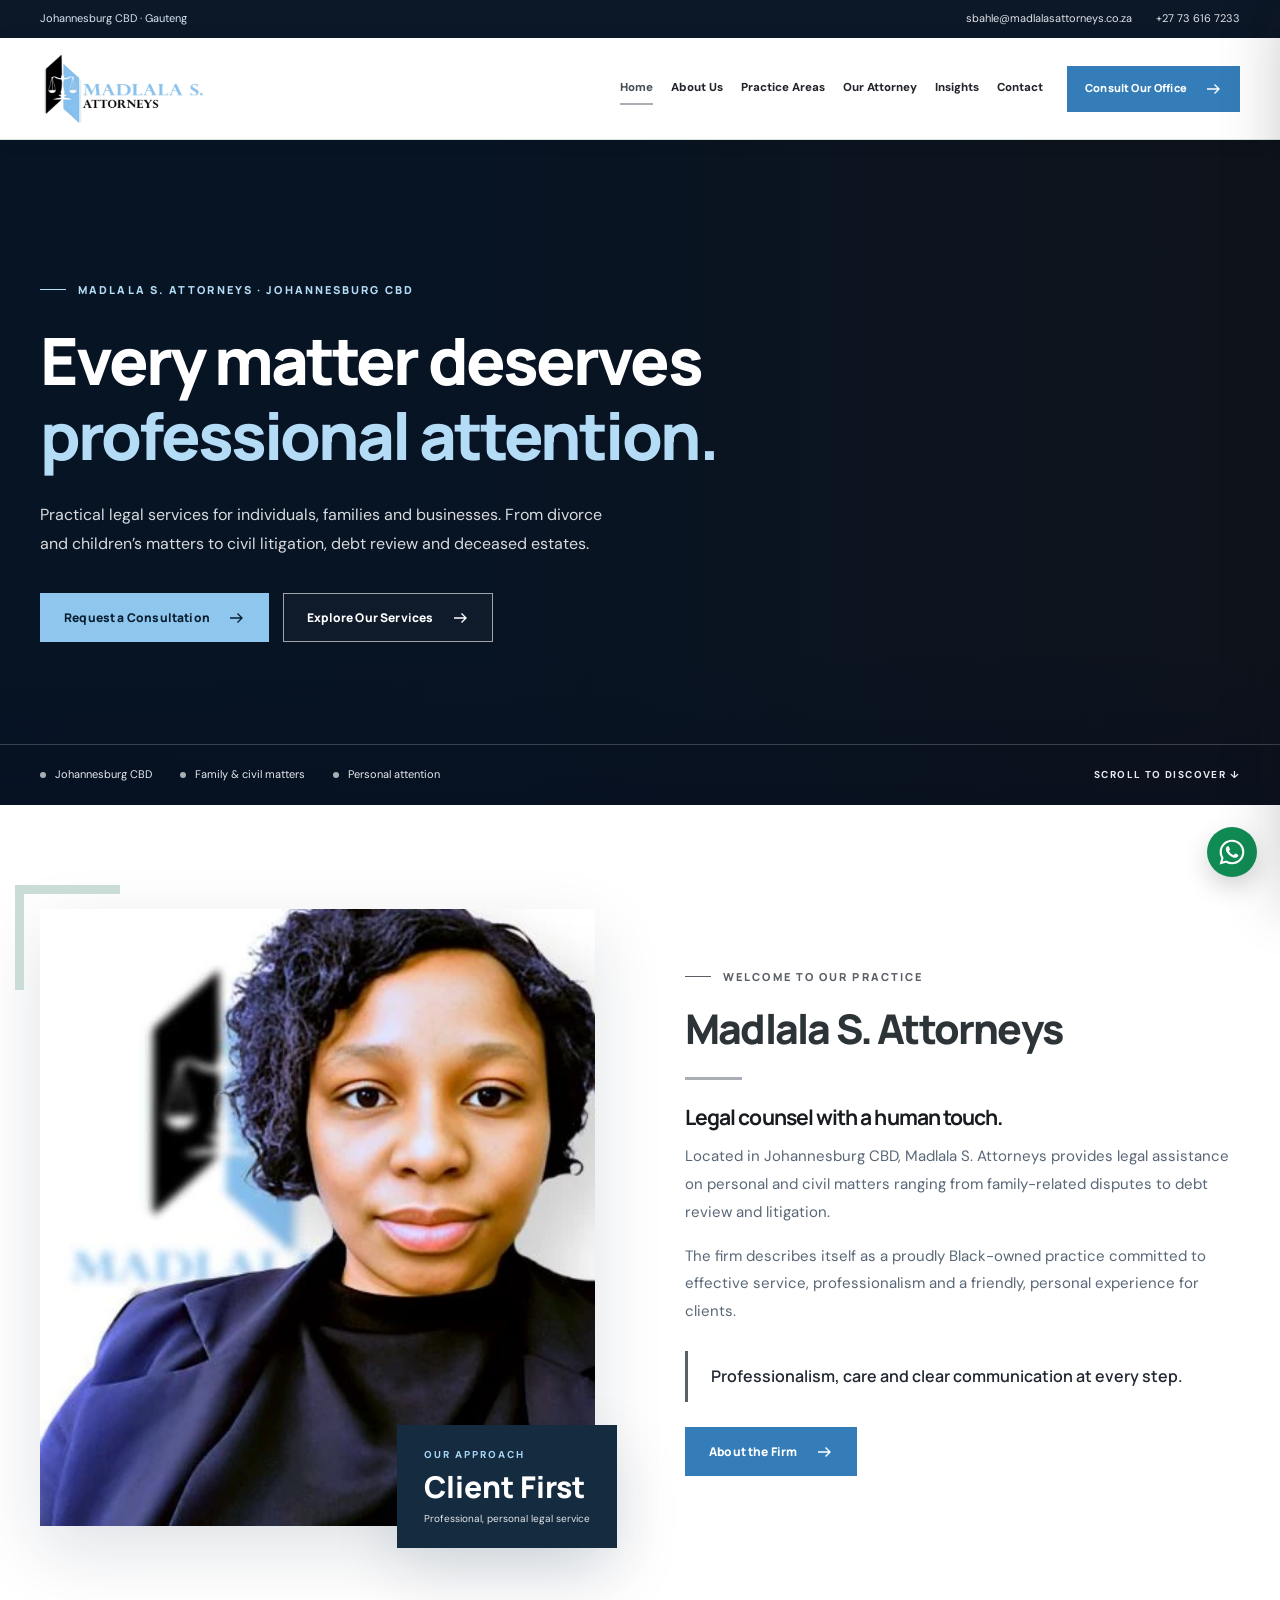
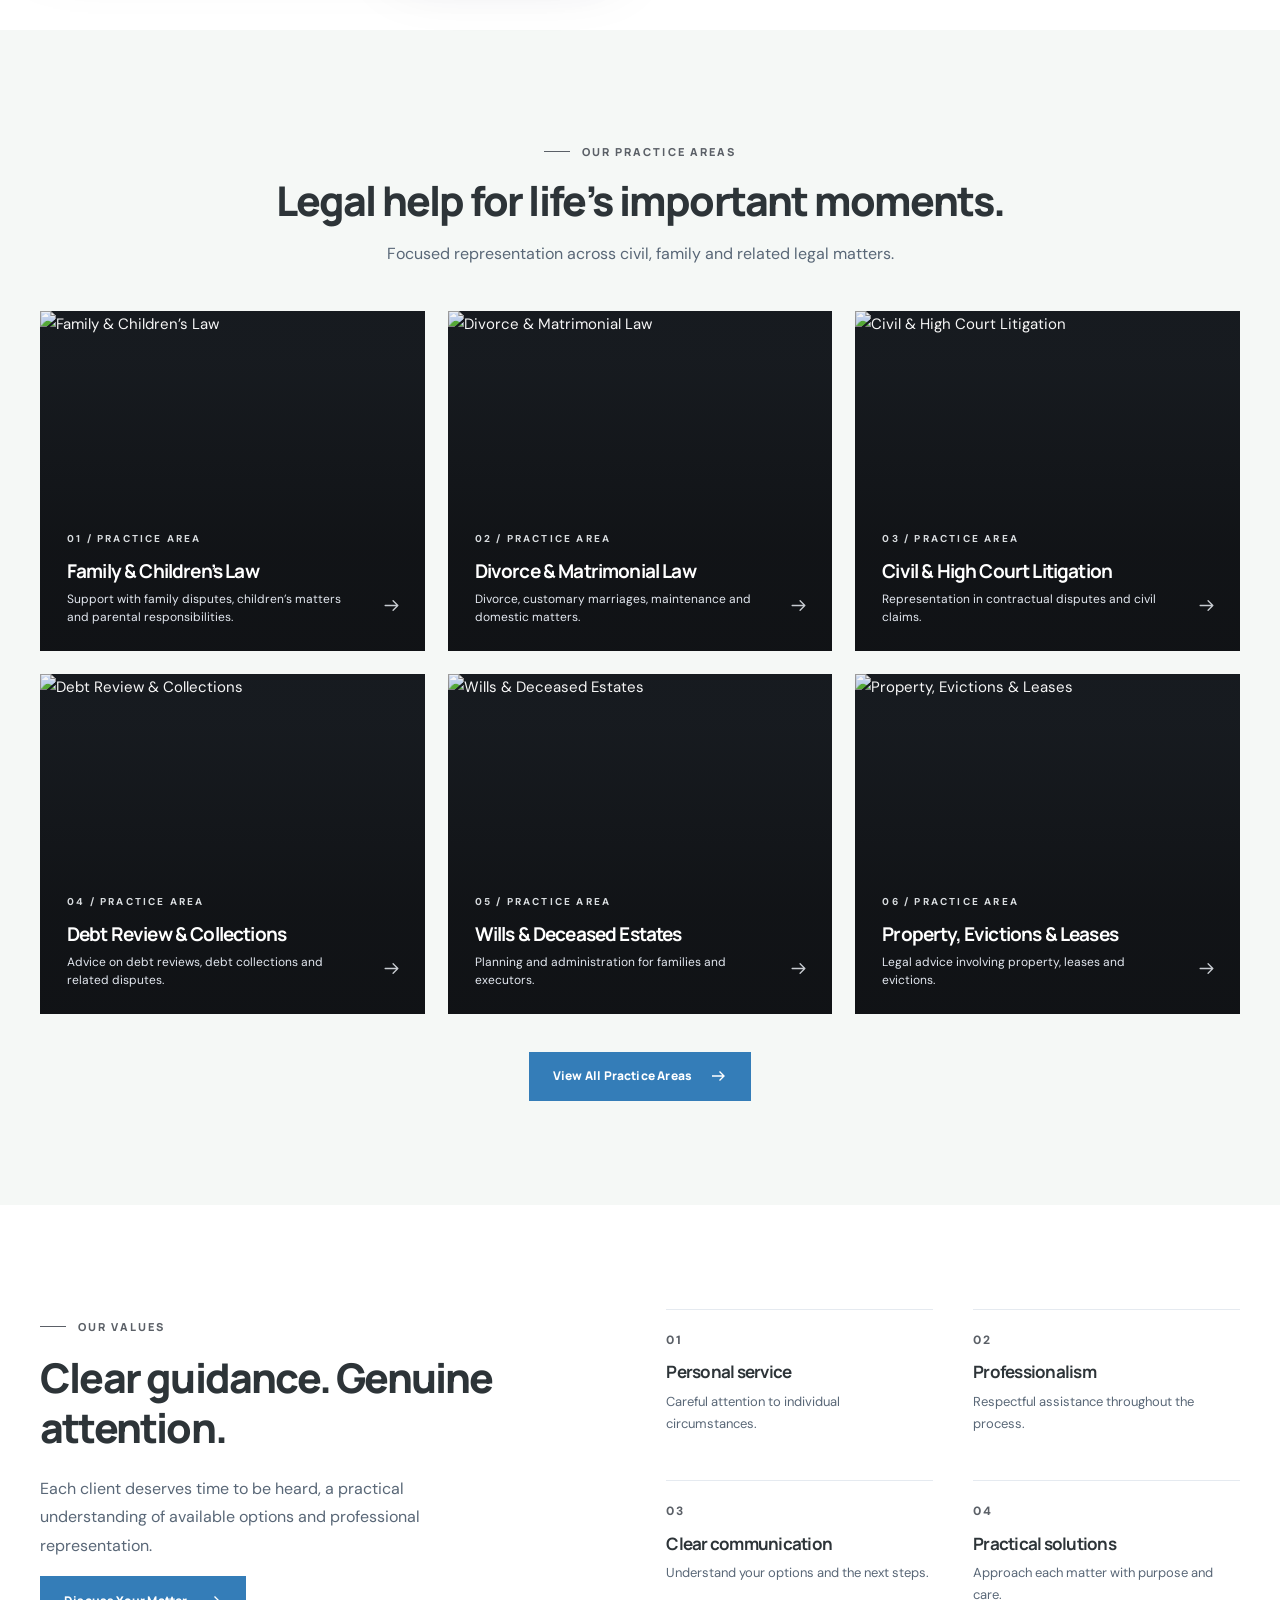
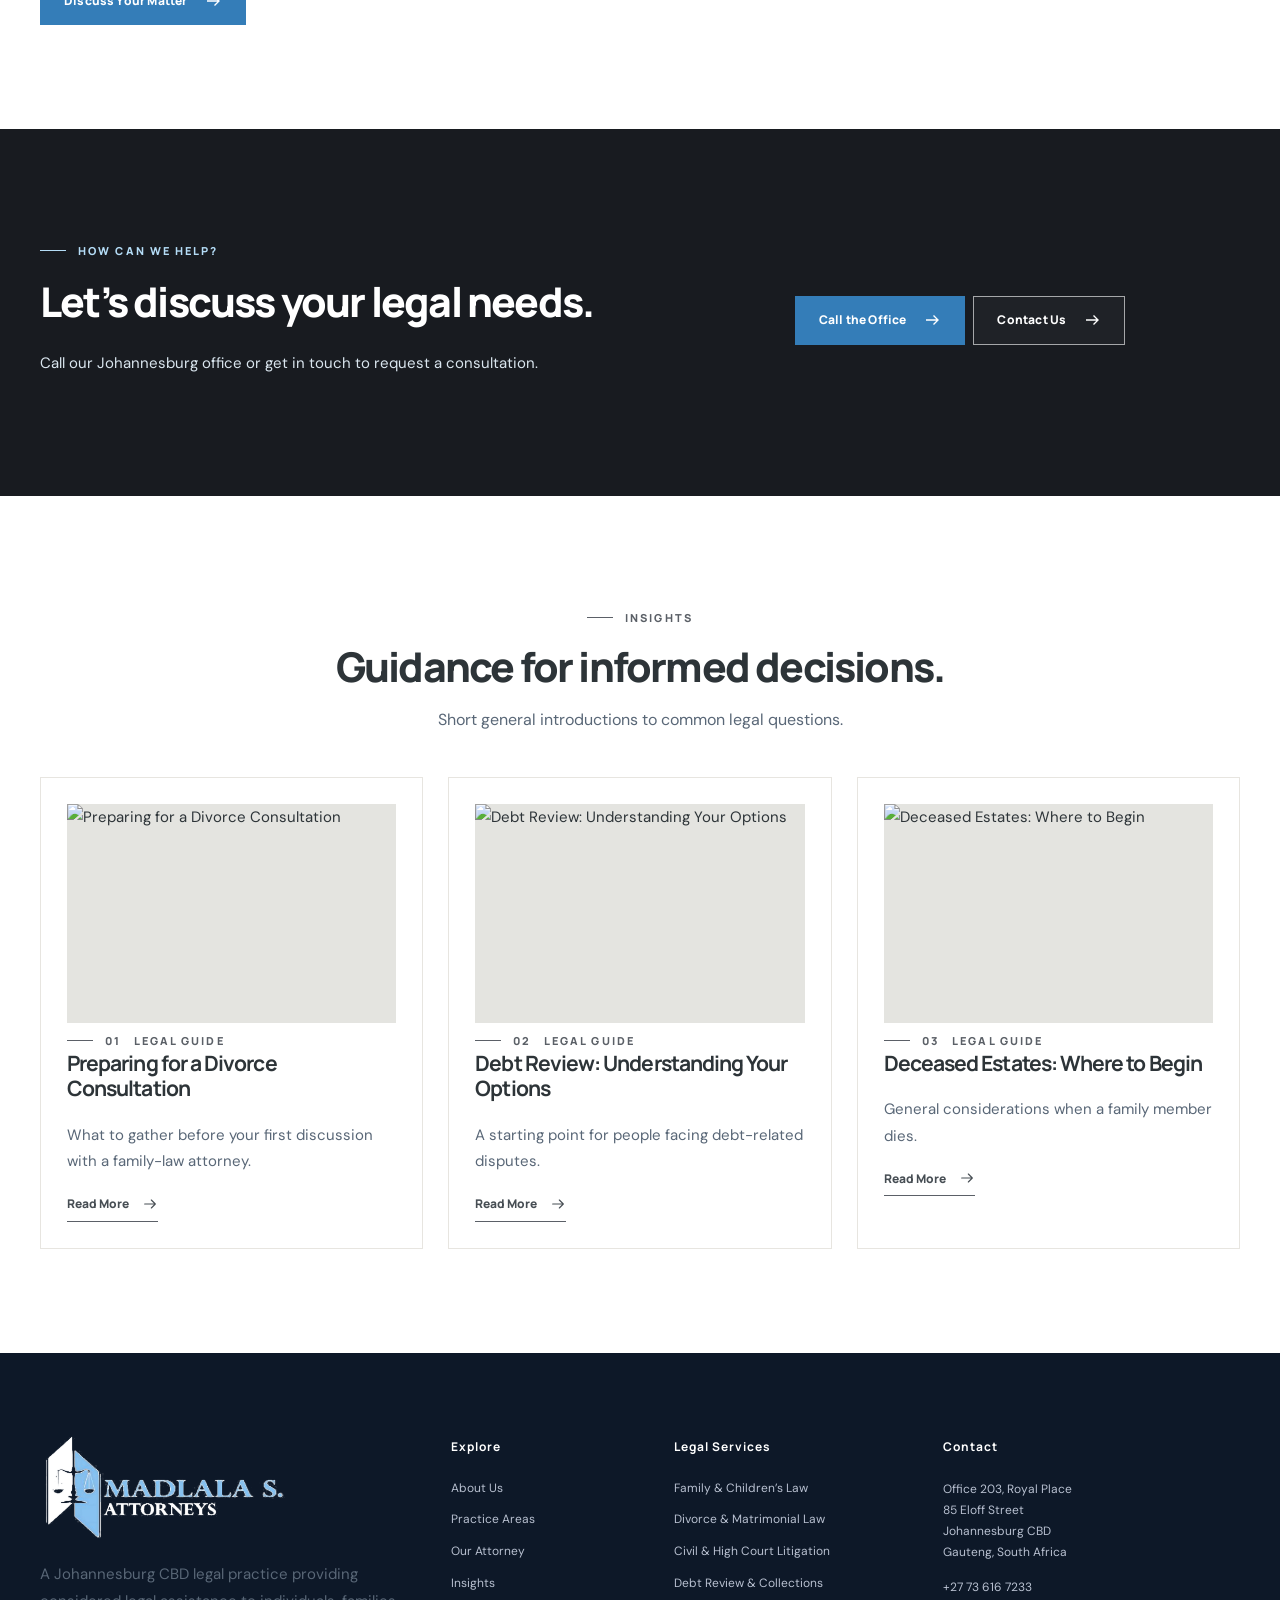
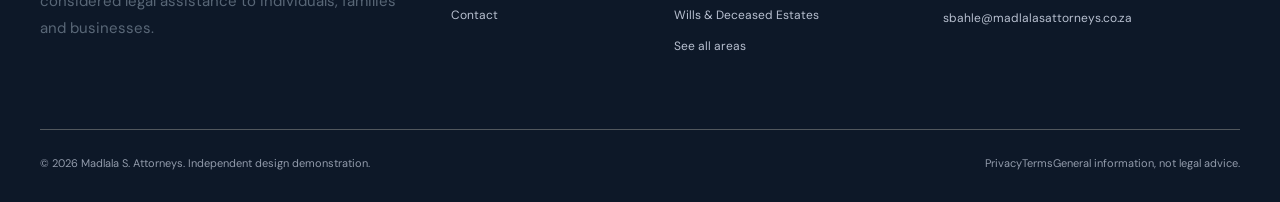
==== commit f850a97a: "Remove website concept notification banner" ====
--- a/index.html
+++ b/index.html
@@ -1,5 +1,4 @@
 <!doctype html><html lang="en-ZA"><head><meta charset="utf-8"><meta name="viewport" content="width=device-width,initial-scale=1"><meta name="theme-color" content="#0d1828"><title>Madlala S. Attorneys | Johannesburg Attorneys | Family Law &amp; Civil Litigation</title><meta name="description" content="Madlala S. Attorneys, Johannesburg CBD: family law, divorce, civil litigation, debt review, deceased estates and related legal services."><meta name="robots" content="noindex,follow,max-image-preview:large"><link rel="canonical" href="https://madlala-s-attorneys.vercel.app/"><meta property="og:type" content="website"><meta property="og:title" content="Madlala S. Attorneys | Johannesburg Attorneys | Family Law &amp; Civil Litigation"><meta property="og:description" content="Madlala S. Attorneys, Johannesburg CBD: family law, divorce, civil litigation, debt review, deceased estates and related legal services."><meta property="og:url" content="https://madlala-s-attorneys.vercel.app/"><meta property="og:image" content="https://madlala-s-attorneys.vercel.app/assets/social-preview.jpg"><meta name="twitter:card" content="summary_large_image"><link rel="icon" type="image/png" href="/assets/favicon.png"><link rel="preconnect" href="https://images.pexels.com"><link rel="preconnect" href="https://fonts.googleapis.com"><link rel="preconnect" href="https://fonts.gstatic.com" crossorigin><link rel="stylesheet" href="/assets/site.css"><script src="/assets/site.js" defer></script><script type="application/ld+json">{"@context": "https://schema.org", "@type": "LegalService", "name": "Madlala S. Attorneys", "url": "https://madlala-s-attorneys.vercel.app", "email": "sbahle@madlalasattorneys.co.za", "telephone": "+27736167233", "image": "https://madlala-s-attorneys.vercel.app/assets/logo-dark-4k.png", "address": {"@type": "PostalAddress", "streetAddress": "Office 203, Royal Place, 85 Eloff Street", "addressLocality": "Johannesburg", "addressRegion": "Gauteng", "postalCode": "2001", "addressCountry": "ZA"}, "founder": {"@type": "Person", "name": "Sbahle Madlala"}, "areaServed": "Johannesburg, South Africa"}</script></head><body><a href="#main" class="skip-link">Skip to content</a>
-<div class="demo-notice">Independent website concept — not yet an official firm website</div>
 <div class="topbar"><div class="container topbar-inner"><span class="topbar-address">Johannesburg CBD · Gauteng</span><div class="topbar-links"><a href="mailto:sbahle@madlalasattorneys.co.za">sbahle@madlalasattorneys.co.za</a><a href="tel:+27736167233">+27 73 616 7233</a></div></div></div>
 <header class="nav-shell"><div class="container nav-inner"><a class="brand" href="/" aria-label="Madlala S. Attorneys homepage"><img src="/assets/logo-dark-4k.png" width="260" height="92" alt="Madlala S. Attorneys logo"></a><nav class="nav-links" aria-label="Main navigation"><a class="nav-link active" href="/" aria-current=page>Home</a><a class="nav-link " href="/about/" >About Us</a><a class="nav-link " href="/practice-areas/" >Practice Areas</a><a class="nav-link " href="/managing-partner/" >Our Attorney</a><a class="nav-link " href="/insights/" >Insights</a><a class="nav-link " href="/contact/" >Contact</a></nav><a class="btn btn-gold nav-cta" href="/contact/">Consult Our Office <svg aria-hidden="true" width="18" height="18" viewBox="0 0 24 24" fill="none" stroke="currentColor" stroke-width="1.8"><path d="M4 12h16m-6-6 6 6-6 6"/></svg></a><button type="button" class="menu-open" aria-label="Open navigation" aria-expanded="false" aria-controls="mobile-panel" data-mobile-open>☰</button></div></header>
 <div class="mobile-backdrop" id="mobile-backdrop"></div><nav class="mobile-panel" id="mobile-panel" aria-label="Mobile navigation" aria-hidden="true" inert><div class="mobile-head"><img src="/assets/logo-dark-4k.png" alt="Madlala S. Attorneys logo"><button type="button" data-mobile-close aria-label="Close navigation">×</button></div><div class="mobile-links"><a href="/">Home</a><a href="/about/">About Us</a><a href="/practice-areas/">Practice Areas</a><a href="/managing-partner/">Our Attorney</a><a href="/insights/">Insights</a><a href="/contact/">Contact</a></div><a class="btn btn-gold mobile-cta" href="/contact/">Request a Consultation <svg aria-hidden="true" width="18" height="18" viewBox="0 0 24 24" fill="none" stroke="currentColor" stroke-width="1.8"><path d="M4 12h16m-6-6 6 6-6 6"/></svg></a></nav>
--- a/assets/site.css
+++ b/assets/site.css
@@ -109,6 +109,5 @@
 .floating-whatsapp svg{width:26px;height:26px;fill:#fff!important;color:white!important}
 .map-frame{border:1px solid #d4e3ee;overflow:hidden;box-shadow:0 15px 50px rgba(17,41,65,.07);border-radius:3px}
 .map-frame iframe{width:100%;height:390px;border:0;display:block}
-.demo-notice{background:#e8f3fb;color:#16476e;text-align:center;padding:10px 20px;font-size:12px;font-weight:700}
 @media(max-width:950px){.brand,.brand img{max-width:195px;width:195px;flex-basis:auto}}
 @media(max-width:600px){.hero::before{background-image:linear-gradient(90deg,rgba(6,20,37,.87),rgba(6,20,37,.73)),var(--hero-image);background-position:center}.brand,.brand img{max-width:168px;width:168px}.intro-picture>img{aspect-ratio:4/4.6}.map-frame iframe{height:310px}}
